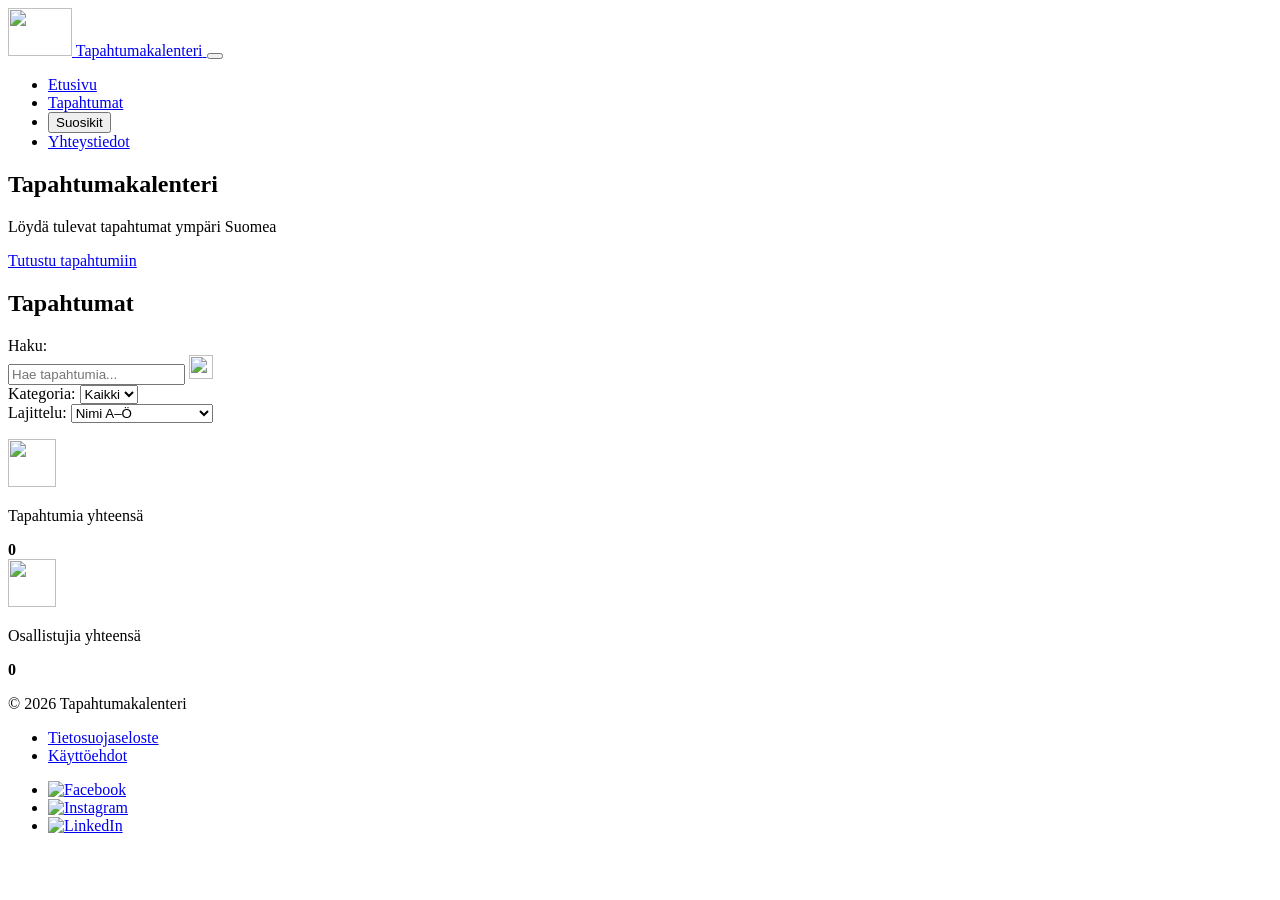
==== index.html @ e59aca90 "päänäkymä" ====
<!DOCTYPE html>
<html lang="fi">
<head>
  <meta charset="UTF-8">
  <meta name="viewport" content="width=device-width, initial-scale=1">
  <title>Tapahtumakalenteri</title>
  <meta name="description" content="Löydä tulevat tapahtumat ympäri Suomea.">
  <link rel="icon" type="image/svg+xml" href="Ikonit/favicon.svg">
  <link rel="stylesheet" href="css/styles.css">
</head>
<body>
  <header class="sivuston-yla">
    <a class="logo" href="index.html">
      <img src="Ikonit/logo.svg" alt="" width="64" height="48">
      <span>Tapahtumakalenteri</span>
    </a>
    <button class="valikko-nappi" type="button" aria-expanded="false" aria-controls="paavalikko" aria-label="Avaa valikko">
      <span></span><span></span><span></span>
    </button>
    <nav id="paavalikko" class="paavalikko" aria-label="Päävalikko">
      <ul>
        <li><a href="index.html">Etusivu</a></li>
        <li><a href="#tapahtumat" aria-current="page">Tapahtumat</a></li>
        <li><button type="button" id="suosikit-nappi" aria-pressed="false">Suosikit</button></li>
        <li><a href="#yhteystiedot">Yhteystiedot</a></li>
      </ul>
    </nav>
  </header>

  <main>
    <section class="hero" aria-labelledby="hero-otsikko">
      <h1 id="hero-otsikko">Tapahtumakalenteri</h1>
      <p>Löydä tulevat tapahtumat ympäri Suomea</p>
      <a class="painike" href="#tapahtumat">Tutustu tapahtumiin</a>
    </section>

    <section class="sisalto" id="tapahtumat" aria-labelledby="tapahtumat-otsikko">
      <h2 id="tapahtumat-otsikko" class="vain-ruudunlukijalle">Tapahtumat</h2>

      <form class="suodattimet" role="search" onsubmit="return false">
        <div class="kentta kentta-haku">
          <label for="haku">Haku:</label>
          <div class="haku-laatikko">
            <input type="search" id="haku" placeholder="Hae tapahtumia..." autocomplete="off">
            <img src="Ikonit/search.svg" alt="" width="24" height="24">
          </div>
        </div>
        <div class="kentta">
          <label for="kategoria">Kategoria:</label>
          <select id="kategoria"><option value="kaikki">Kaikki</option></select>
        </div>
        <div class="kentta">
          <label for="lajittelu">Lajittelu:</label>
          <select id="lajittelu">
            <option value="nimi-asc">Nimi A–Ö</option>
            <option value="nimi-desc">Nimi Ö–A</option>
            <option value="osallistujat-asc">Osallistujat nouseva</option>
            <option value="osallistujat-desc">Osallistujat laskeva</option>
          </select>
        </div>
      </form>

      <ul class="tapahtumalista" id="tapahtumalista"></ul>
      <p class="ei-tuloksia" id="ei-tuloksia" role="status" hidden>Ei hakua vastaavia tapahtumia.</p>

      <section class="tilastot" aria-label="Tilastot">
        <div class="tilasto">
          <img src="Ikonit/calendar.svg" alt="" width="48" height="48">
          <div><p>Tapahtumia yhteensä</p><strong id="tilasto-maara">0</strong></div>
        </div>
        <div class="tilasto">
          <img src="Ikonit/users.svg" alt="" width="48" height="48">
          <div><p>Osallistujia yhteensä</p><strong id="tilasto-osallistujat">0</strong></div>
        </div>
      </section>
    </section>
  </main>

  <footer class="sivuston-ala" id="yhteystiedot">
    <p>© 2026 Tapahtumakalenteri</p>
    <ul class="alalinkit">
      <li><a href="#">Tietosuojaseloste</a></li>
      <li><a href="#">Käyttöehdot</a></li>
    </ul>
    <ul class="some">
      <li><a href="#"><img src="Ikonit/facebook.svg" alt="Facebook" width="32" height="32"></a></li>
      <li><a href="#"><img src="Ikonit/instagram.svg" alt="Instagram" width="32" height="32"></a></li>
      <li><a href="#"><img src="Ikonit/linkedin.svg" alt="LinkedIn" width="32" height="32"></a></li>
    </ul>
  </footer>

  <template id="kortti-malli">
    <li class="kortti">
      <div class="kortti-kuva">
        <img class="kuva" src="" alt="" loading="lazy">
        <button type="button" class="suosikki-nappi" aria-pressed="false">
          <img src="Ikonit/heart-outline.svg" alt="" width="28" height="28">
        </button>
      </div>
      <div class="kortti-sisalto">
        <h3></h3>
        <p class="kategoria"></p>
        <p class="tieto"><img src="Ikonit/location.svg" alt="" width="18" height="18"><span class="paikkakunta"></span></p>
        <p class="tieto"><img src="Ikonit/people.svg" alt="" width="18" height="18"><span class="osallistujat"></span></p>
        <a class="kortti-linkki" href="#"><span class="linkki-teksti">Lisätietoja</span><img class="linkki-nuoli" src="Ikonit/arrow-down.svg" alt="" width="20" height="20"></a>
      </div>
    </li>
  </template>

  <script src="js/yhteiset.js"></script>
  <script src="js/etusivu.js"></script>
</body>
</html>
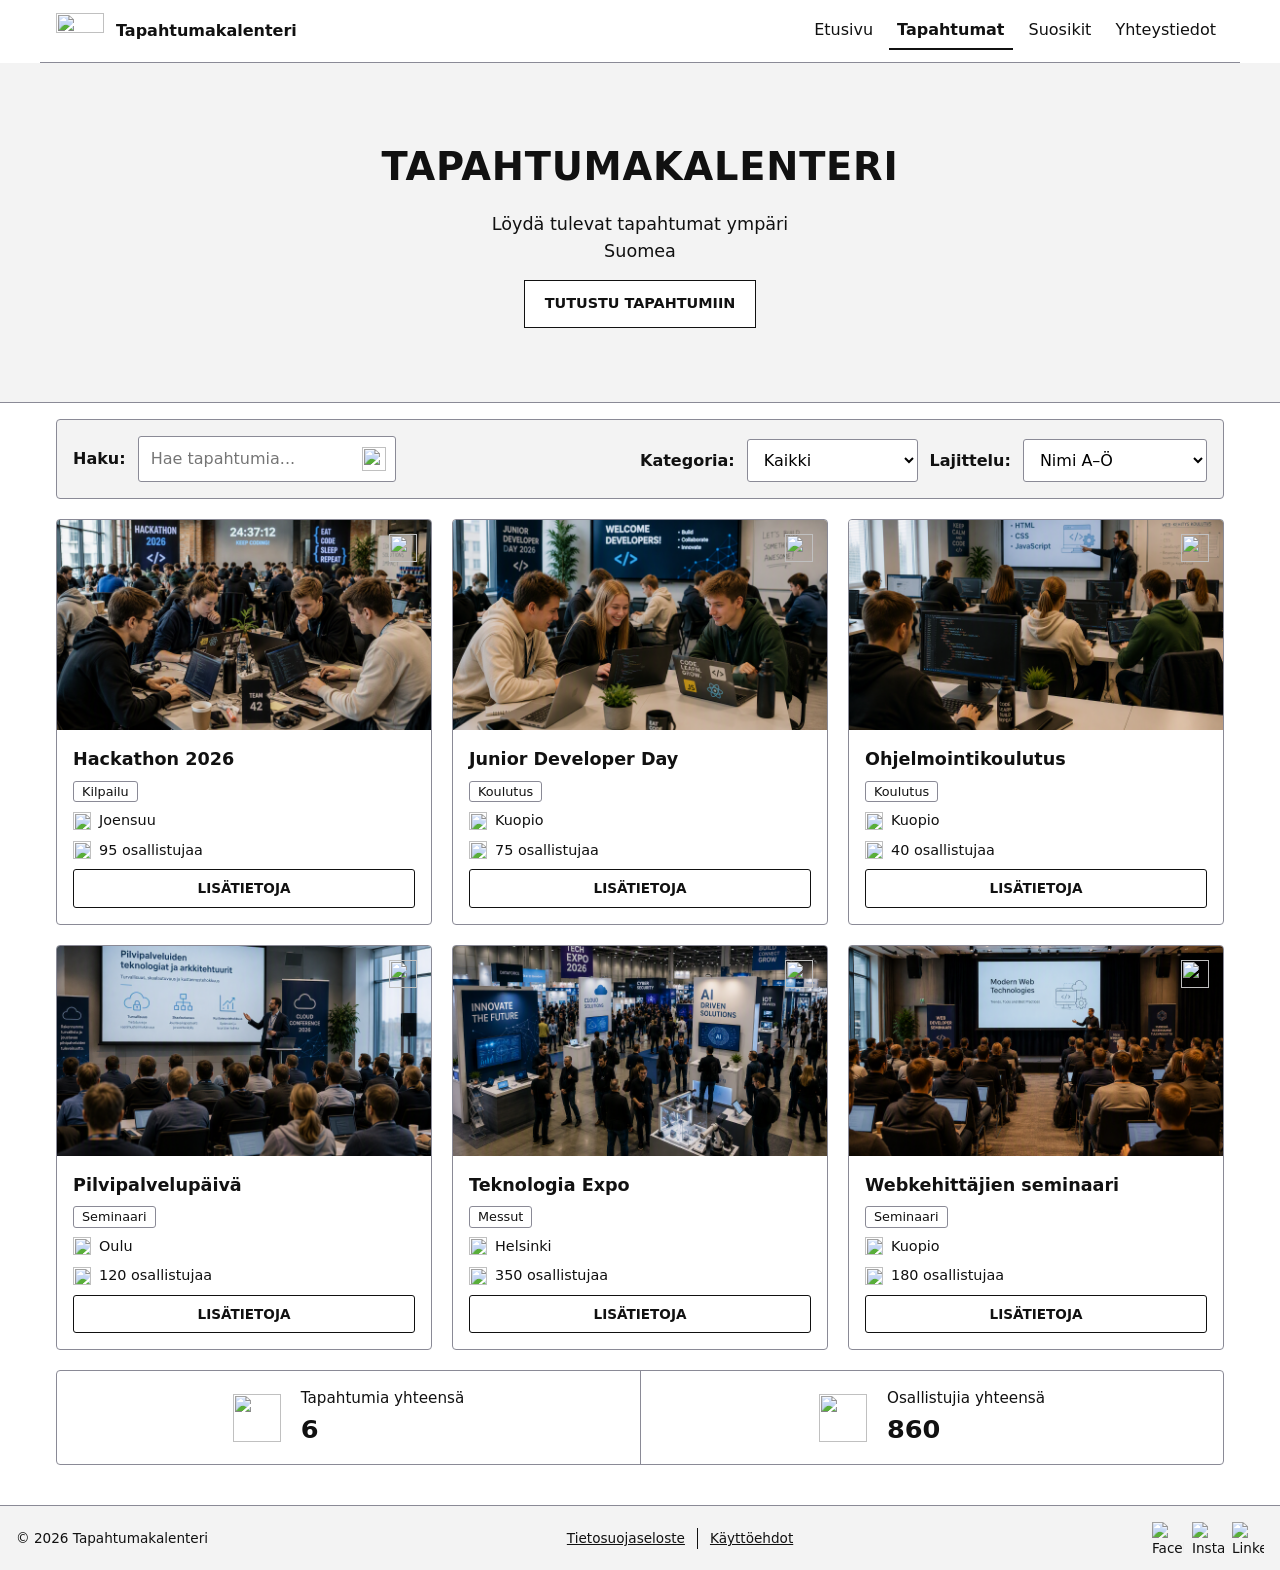
==== commit 407574b8: "fav" ====
--- a/index.html
+++ b/index.html
@@ -5,7 +5,7 @@
   <meta name="viewport" content="width=device-width, initial-scale=1">
   <title>Tapahtumakalenteri</title>
   <meta name="description" content="Löydä tulevat tapahtumat ympäri Suomea.">
-  <link rel="icon" type="image/svg+xml" href="Ikonit/favicon.svg">
+  <link rel="icon" type="image/svg+xml" href="ikonit/favicon.svg">
   <link rel="stylesheet" href="css/styles.css">
 </head>
 <body>
--- a/css/styles.css
+++ b/css/styles.css
@@ -0,0 +1,217 @@
+
+
+:root {
+  --teksti: #111;
+  --himmea: #555;
+  --tausta: #fff;
+  --pinta: #f3f3f3;
+  --reuna: #8a8a96;
+  --korostus: #1d4ed8;
+  --leveys: 1200px;
+}
+
+*, *::before, *::after { box-sizing: border-box; }
+html { scroll-behavior: smooth; }
+body {
+  margin: 0;
+  font-family: system-ui, -apple-system, "Segoe UI", Roboto, sans-serif;
+  color: var(--teksti);
+  background: var(--tausta);
+  line-height: 1.5;
+}
+img { max-width: 100%; display: block; }
+ul { list-style: none; margin: 0; padding: 0; }
+h1, h2, h3, p { margin: 0; }
+a { color: inherit; }
+:focus-visible { outline: 3px solid var(--korostus); outline-offset: 2px; }
+
+.vain-ruudunlukijalle {
+  position: absolute; width: 1px; height: 1px; overflow: hidden;
+  clip: rect(0 0 0 0); white-space: nowrap;
+}
+
+/* ---------- Yläpalkki ---------- */
+.sivuston-yla {
+  position: relative;
+  display: flex; align-items: center; justify-content: space-between;
+  max-width: var(--leveys); margin: 0 auto; padding: 12px 16px;
+  border-bottom: 1px solid var(--reuna);
+}
+.logo { display: flex; align-items: center; gap: 12px; text-decoration: none; font-weight: 700; }
+.logo img { width: 48px; height: auto; }
+
+.valikko-nappi {
+  display: flex; flex-direction: column; gap: 6px;
+  background: none; border: 0; padding: 8px; cursor: pointer;
+}
+.valikko-nappi span { display: block; width: 34px; height: 3px; background: var(--teksti); }
+
+.paavalikko {
+  display: none; position: absolute; top: 100%; left: 0; right: 0; z-index: 10;
+  background: var(--tausta); border-bottom: 1px solid var(--reuna);
+}
+.paavalikko.auki { display: block; }
+.paavalikko a, .paavalikko button {
+  display: block; width: 100%; padding: 14px 16px; text-align: left;
+  font: inherit; font-weight: 500; color: inherit; text-decoration: none;
+  background: none; border: 0; cursor: pointer;
+}
+.paavalikko a:hover, .paavalikko button:hover { background: var(--pinta); }
+.paavalikko [aria-current="page"], .paavalikko [aria-pressed="true"] { font-weight: 700; }
+
+/* ---------- Hero ---------- */
+.hero {
+  display: flex; flex-direction: column; align-items: center; justify-content: center;
+  gap: 16px; min-height: 280px; padding: 32px 16px; text-align: center;
+  background: var(--pinta); border-bottom: 1px solid var(--reuna);
+}
+.hero h1 { font-size: 1.6rem; letter-spacing: .02em; text-transform: uppercase; }
+.hero p { font-size: 1.1rem; max-width: 18em; }
+
+.painike {
+  display: inline-block; padding: 12px 20px; text-decoration: none;
+  font-weight: 600; text-transform: uppercase; font-size: .9rem;
+  background: var(--tausta); border: 1px solid var(--teksti);
+}
+.painike:hover { background: var(--teksti); color: var(--tausta); }
+
+/* ---------- Sisältö ---------- */
+.sisalto { max-width: var(--leveys); margin: 0 auto; padding: 16px; }
+
+.suodattimet {
+  display: grid; gap: 12px; padding: 16px; margin-bottom: 20px;
+  background: var(--pinta); border: 1px solid var(--reuna); border-radius: 4px;
+}
+.kentta { display: flex; flex-direction: column; gap: 4px; }
+.kentta label { font-weight: 600; }
+.suodattimet input, .suodattimet select {
+  width: 100%; padding: 10px 12px; font: inherit;
+  background: var(--tausta); border: 1px solid var(--reuna); border-radius: 3px;
+}
+.haku-laatikko { position: relative; }
+.haku-laatikko input { padding-right: 44px; }
+.haku-laatikko img { position: absolute; right: 10px; top: 50%; transform: translateY(-50%); pointer-events: none; }
+
+/* ---------- Kortit (mobiili: rivit) ---------- */
+.tapahtumalista { display: grid; gap: 16px; }
+.kortti {
+  position: relative; display: grid; grid-template-columns: 120px 1fr;
+  background: var(--tausta); border: 1px solid var(--reuna); border-radius: 4px; overflow: hidden;
+}
+.kortti-kuva { position: relative; }
+.kortti-kuva .kuva { width: 100%; height: 100%; object-fit: cover; }
+.suosikki-nappi {
+  display: inline-flex; padding: 4px; cursor: pointer; border-radius: 50%;
+  background: rgba(255, 255, 255, .85); border: 0; color: var(--teksti);
+}
+.kortti-kuva .suosikki-nappi { position: absolute; top: 8px; left: 8px; }
+.kortti-sisalto { display: flex; flex-direction: column; gap: 6px; padding: 12px 44px 12px 12px; }
+.kortti h3 { font-size: 1rem; }
+.kategoria {
+  align-self: flex-start; padding: 0 8px; font-size: .8rem;
+  border: 1px solid var(--reuna); border-radius: 3px; background: var(--tausta);
+}
+.tieto { display: flex; align-items: center; gap: 8px; font-size: .9rem; }
+
+.kortti-linkki {
+  position: absolute; right: 8px; top: 50%; transform: translateY(-50%);
+  display: flex; padding: 8px; text-decoration: none; color: var(--teksti);
+}
+.linkki-nuoli { transform: rotate(-90deg); }
+.linkki-teksti {
+  position: absolute; width: 1px; height: 1px; overflow: hidden;
+  clip: rect(0 0 0 0); white-space: nowrap;
+}
+.ei-tuloksia { padding: 32px 0; text-align: center; color: var(--himmea); }
+
+/* ---------- Tilastot ---------- */
+.tilastot {
+  display: grid; grid-template-columns: 1fr 1fr; margin-top: 20px;
+  border: 1px solid var(--reuna); border-radius: 4px;
+}
+.tilasto {
+  display: flex; flex-direction: column; align-items: center; gap: 8px;
+  padding: 16px 8px; text-align: center; font-size: .9rem;
+}
+.tilasto + .tilasto { border-left: 1px solid var(--reuna); }
+.tilasto strong { font-size: 1.6rem; }
+
+/* ---------- Alatunniste ---------- */
+.sivuston-ala {
+  display: flex; flex-wrap: wrap; align-items: center; justify-content: space-between;
+  gap: 12px 24px; margin-top: 24px; padding: 16px;
+  background: var(--pinta); border-top: 1px solid var(--reuna); font-size: .85rem;
+}
+.alalinkit { display: none; gap: 12px; }
+.alalinkit li + li { border-left: 1px solid var(--teksti); padding-left: 12px; }
+.some { display: flex; gap: 8px; }
+
+/* ---------- Yksityiskohtasivu (mobiili) ---------- */
+.takaisin { display: inline-block; margin-bottom: 16px; font-weight: 500; text-decoration: none; }
+.takaisin:hover { text-decoration: underline; }
+.yksityiskohta {
+  display: grid; gap: 16px; padding: 16px;
+  border: 1px solid var(--reuna); border-radius: 8px;
+}
+.yksityiskohta-kuva { width: 100%; aspect-ratio: 3 / 2; object-fit: cover; border: 1px solid var(--reuna); }
+.yksityiskohta-tiedot { display: grid; gap: 12px; align-content: start; }
+.otsikkorivi { display: flex; align-items: flex-start; justify-content: space-between; gap: 12px; }
+.otsikkorivi h1 { font-size: 1.6rem; line-height: 1.2; }
+.yksityiskohta .suosikki-nappi { background: none; border: 1px solid var(--reuna); }
+.meta { display: flex; flex-wrap: wrap; align-items: center; gap: 8px 20px; }
+.meta .tieto { font-weight: 600; }
+.tietopaneeli {
+  display: grid; margin: 0; border: 1px solid var(--reuna); border-radius: 4px;
+}
+.tietopaneeli > div { padding: 12px 16px; }
+.tietopaneeli > div + div { border-top: 1px solid var(--reuna); }
+.tietopaneeli dt { font-size: .85rem; color: var(--himmea); }
+.tietopaneeli dd { margin: 0; font-weight: 700; }
+#virhe { padding: 16px; }
+
+/* ---------- Tabletti ja työpöytä ---------- */
+@media (min-width: 768px) {
+  .valikko-nappi { display: none; }
+  .paavalikko { display: block; position: static; border: 0; background: none; }
+  .paavalikko ul { display: flex; gap: 8px; }
+  .paavalikko a, .paavalikko button { width: auto; padding: 6px 8px; border-bottom: 2px solid transparent; }
+  .paavalikko a:hover, .paavalikko button:hover { background: none; }
+  .paavalikko [aria-current="page"], .paavalikko [aria-pressed="true"] { border-bottom-color: var(--teksti); }
+
+  .hero { min-height: 340px; }
+  .hero h1 { font-size: 2.4rem; }
+
+  .suodattimet { grid-template-columns: 2fr 1fr 1fr; align-items: end; }
+  .kentta { flex-direction: row; align-items: center; gap: 12px; }
+  .kentta label { white-space: nowrap; }
+
+  .tapahtumalista { grid-template-columns: repeat(2, 1fr); gap: 20px; }
+  .kortti { display: flex; flex-direction: column; }
+  .kortti-kuva .kuva { aspect-ratio: 16 / 9; height: auto; }
+  .kortti-kuva .suosikki-nappi { left: auto; right: 10px; top: 10px; background: none; }
+  .kortti-sisalto { padding: 16px; gap: 8px; flex: 1; }
+  .kortti h3 { font-size: 1.1rem; }
+  .kortti-linkki {
+    position: static; transform: none; margin-top: auto; justify-content: center;
+    padding: 8px; font-size: .85rem; font-weight: 600; text-transform: uppercase;
+    border: 1px solid var(--teksti); border-radius: 3px;
+  }
+  .kortti-linkki:hover { background: var(--teksti); color: var(--tausta); }
+  .linkki-teksti { position: static; width: auto; height: auto; overflow: visible; clip: auto; }
+  .linkki-nuoli { display: none; }
+
+  .tilastot { grid-template-columns: 1fr 1fr; }
+  .tilasto { flex-direction: row; justify-content: center; gap: 20px; text-align: left; }
+  .tilasto p { font-size: .95rem; }
+
+  .alalinkit { display: flex; }
+
+  .yksityiskohta { grid-template-columns: 1fr 1fr; gap: 28px; padding: 24px; }
+  .otsikkorivi h1 { font-size: 2rem; }
+  .tietopaneeli { grid-template-columns: repeat(3, 1fr); grid-column: 1 / -1; }
+  .tietopaneeli > div + div { border-top: 0; border-left: 1px solid var(--reuna); }
+}
+@media (min-width: 1024px) {
+  .tapahtumalista { grid-template-columns: repeat(3, 1fr); }
+  .yksityiskohta { grid-template-columns: 5fr 7fr; }
+}
